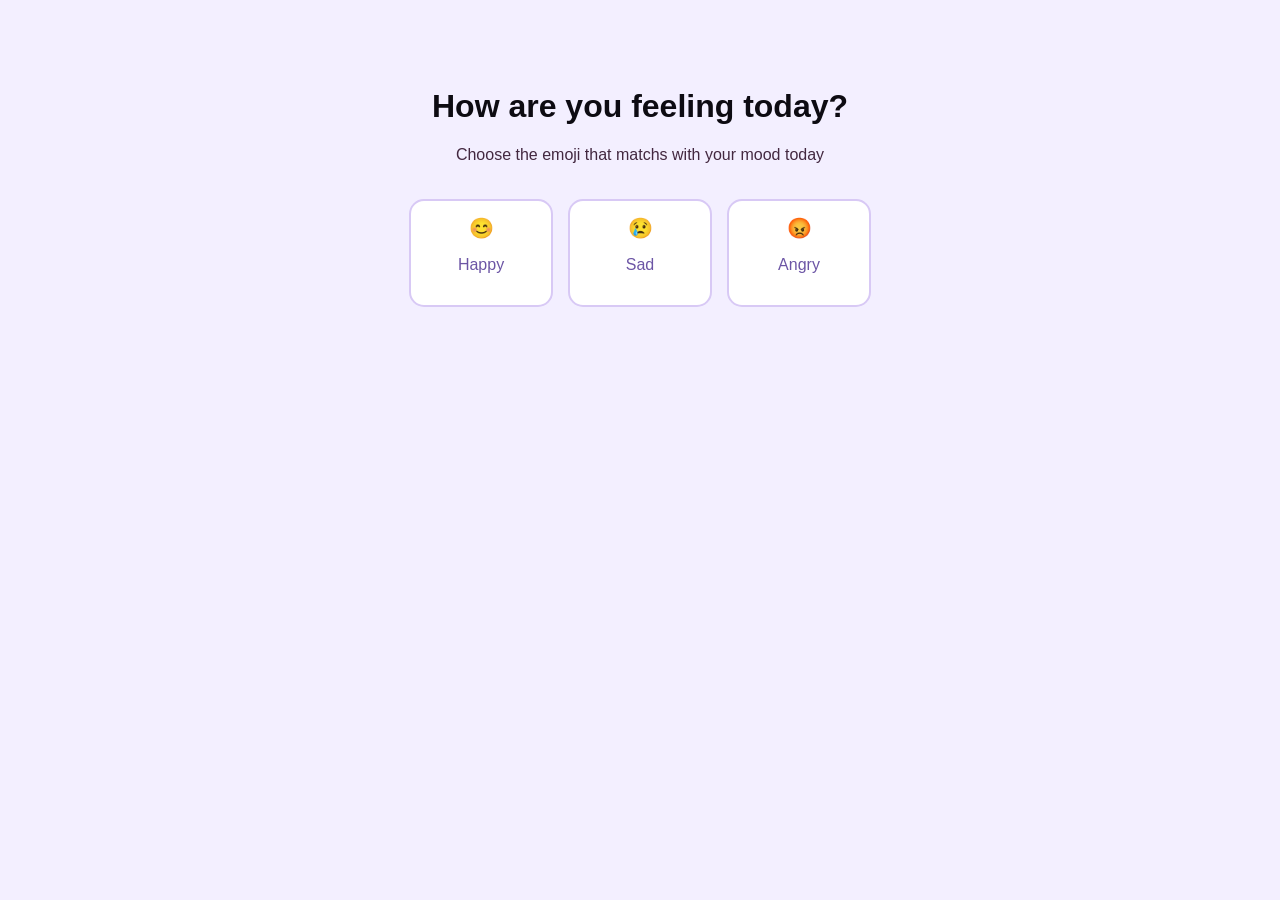
==== index.html @ 9e0b8deb "working" ====
<!DOCTYPE html>
<html lang="en"> 
<head>
    <meta charset = "UTF-8">
    <meta name ="viewport" content="width=device-width, initial-scale=1.0">
    <link rel="stylesheet" href="style.css">
    <title> Mood </title>
</head>

<body> 
    <h1> How are you feeling today? </h1>
    <p> Choose the emoji that matchs with your mood today </p>

    <div class = "moods"> 
        <a href = "journal.html?mood=Happy" class = " mood"> 
            <span> 😊 </span>
            <p> Happy </p>
        </a>

        <a href = "journal.html?mood=Sad" class = " mood">
            <span> 😢 </span>
            <p> Sad</p>
        </a>

        <a href = "journal.html?mood=Angry" class = " mood"> 
            <span> 😡 </span>
            <p> Angry </p>
        </a>

    </div>

    <script src="script.js"></script>
</body>

</html>
---- style.css ----
body {
    font-family: Arial, sans-serif;
    background-color: #f3efff;
    text-align: center;
    padding: 50px;
    color: #432840;
}

h1 {
    color: #0d0b12;
    margin-top: 30px;
}

.mood {
    background-color: white;
    width: 110px;
    padding: 15px;
    border: 2px solid #d8c9f5;
    border-radius: 15px;
    text-decoration: none;
    color: #6c55a5;
    /* box-shadow: 0 5px 12px #e1d5f5; */
} 


.moods {
    display: flex;
    justify-content: center;
    flex-wrap: wrap;
    gap: 15px;
    max-width: 500px;
    margin: 35px auto;
}

.mood span {
    font-size: 20px;
}


.journal {
    background-color: white;
    max-width: 450px;
    margin: 30px auto;
    padding: 25px;
    border-radius: 15px;
    text-align: left;
}

.journal h2 {
    color: #332c45;
    text-align: center; 
} 

label {
    display: block;
    margin-top: 18px; 
} 

input, textarea {
    width: 100%;
    box-sizing: border-box;
    padding: 12px;
    margin-top: 8px;
    border: 1px solid #c7b8ea;
    border-radius: 8px;
    font-family: Arial, sans-serif; 
} 

button {
    width: 100%;
    margin-top: 20px;
    padding: 12px;
    border: none;
    border-radius: 15px;
    background-color: #8b78d6;
    color: black;
    cursor: pointer;
}
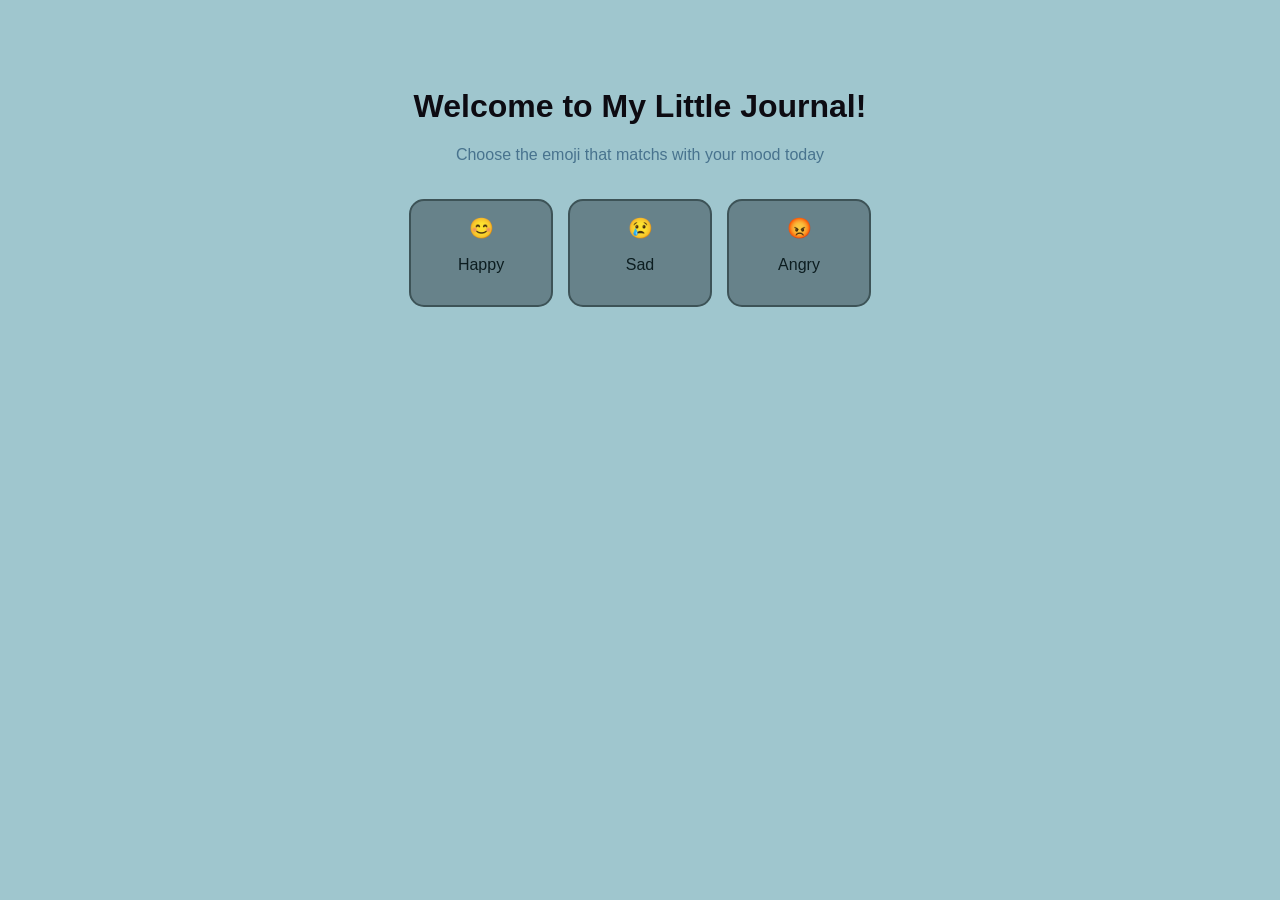
==== commit 11f53840: "work" ====
--- a/index.html
+++ b/index.html
@@ -3,15 +3,18 @@
 <head>
     <meta charset = "UTF-8">
     <meta name ="viewport" content="width=device-width, initial-scale=1.0">
+
+    <!-- connect with css file -->
     <link rel="stylesheet" href="style.css">
     <title> Mood </title>
 </head>
 
 <body> 
-    <h1> How are you feeling today? </h1>
+    <h1 id="title">How are you feeling today?</h1>
     <p> Choose the emoji that matchs with your mood today </p>
 
     <div class = "moods"> 
+        <!-- link to journal page and pass the mood through the url -->
         <a href = "journal.html?mood=Happy" class = " mood"> 
             <span> 😊 </span>
             <p> Happy </p>
--- a/style.css
+++ b/style.css
@@ -1,9 +1,9 @@
 body {
     font-family: Arial, sans-serif;
-    background-color: #f3efff;
+    background-color: #9fc6ce;
     text-align: center;
     padding: 50px;
-    color: #432840;
+    color: #48738e;
 }
 
 h1 {
@@ -12,28 +12,22 @@
 }
 
 .mood {
-    background-color: white;
+    background-color: rgb(103, 130, 138);
     width: 110px;
     padding: 15px;
-    border: 2px solid #d8c9f5;
+    border: 2px solid #3d5357;
     border-radius: 15px;
     text-decoration: none;
-    color: #6c55a5;
-    /* box-shadow: 0 5px 12px #e1d5f5; */
+    color: #0c1d20;
 } 
 
 
 .moods {
     display: flex;
     justify-content: center;
-    flex-wrap: wrap;
     gap: 15px;
     max-width: 500px;
     margin: 35px auto;
-}
-
-.mood span {
-    font-size: 20px;
 }
 
 
@@ -44,6 +38,10 @@
     padding: 25px;
     border-radius: 15px;
     text-align: left;
+}
+
+.mood span {
+    font-size: 20px;
 }
 
 .journal h2 {
@@ -61,7 +59,7 @@
     box-sizing: border-box;
     padding: 12px;
     margin-top: 8px;
-    border: 1px solid #c7b8ea;
+    border: 1px solid #263e48;
     border-radius: 8px;
     font-family: Arial, sans-serif; 
 } 
@@ -72,7 +70,7 @@
     padding: 12px;
     border: none;
     border-radius: 15px;
-    background-color: #8b78d6;
+    background-color: #627687;
     color: black;
     cursor: pointer;
 }
